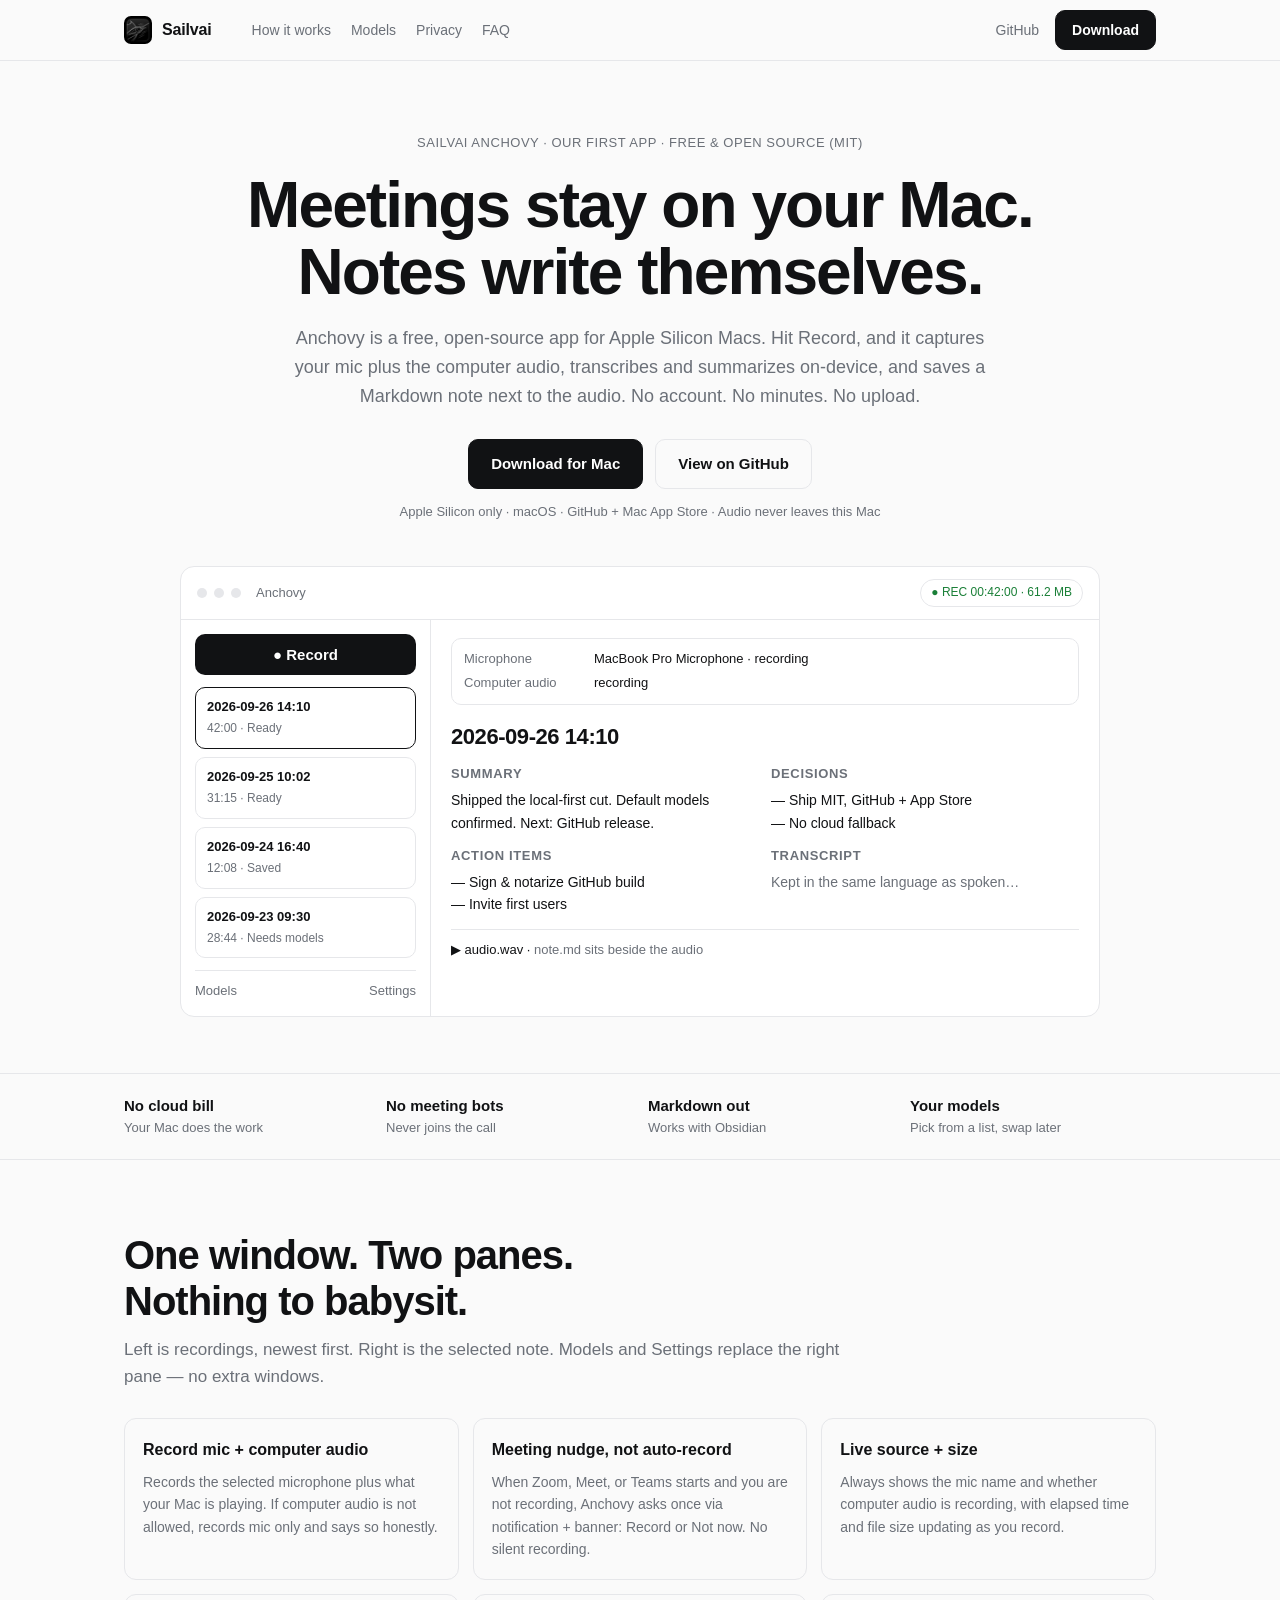
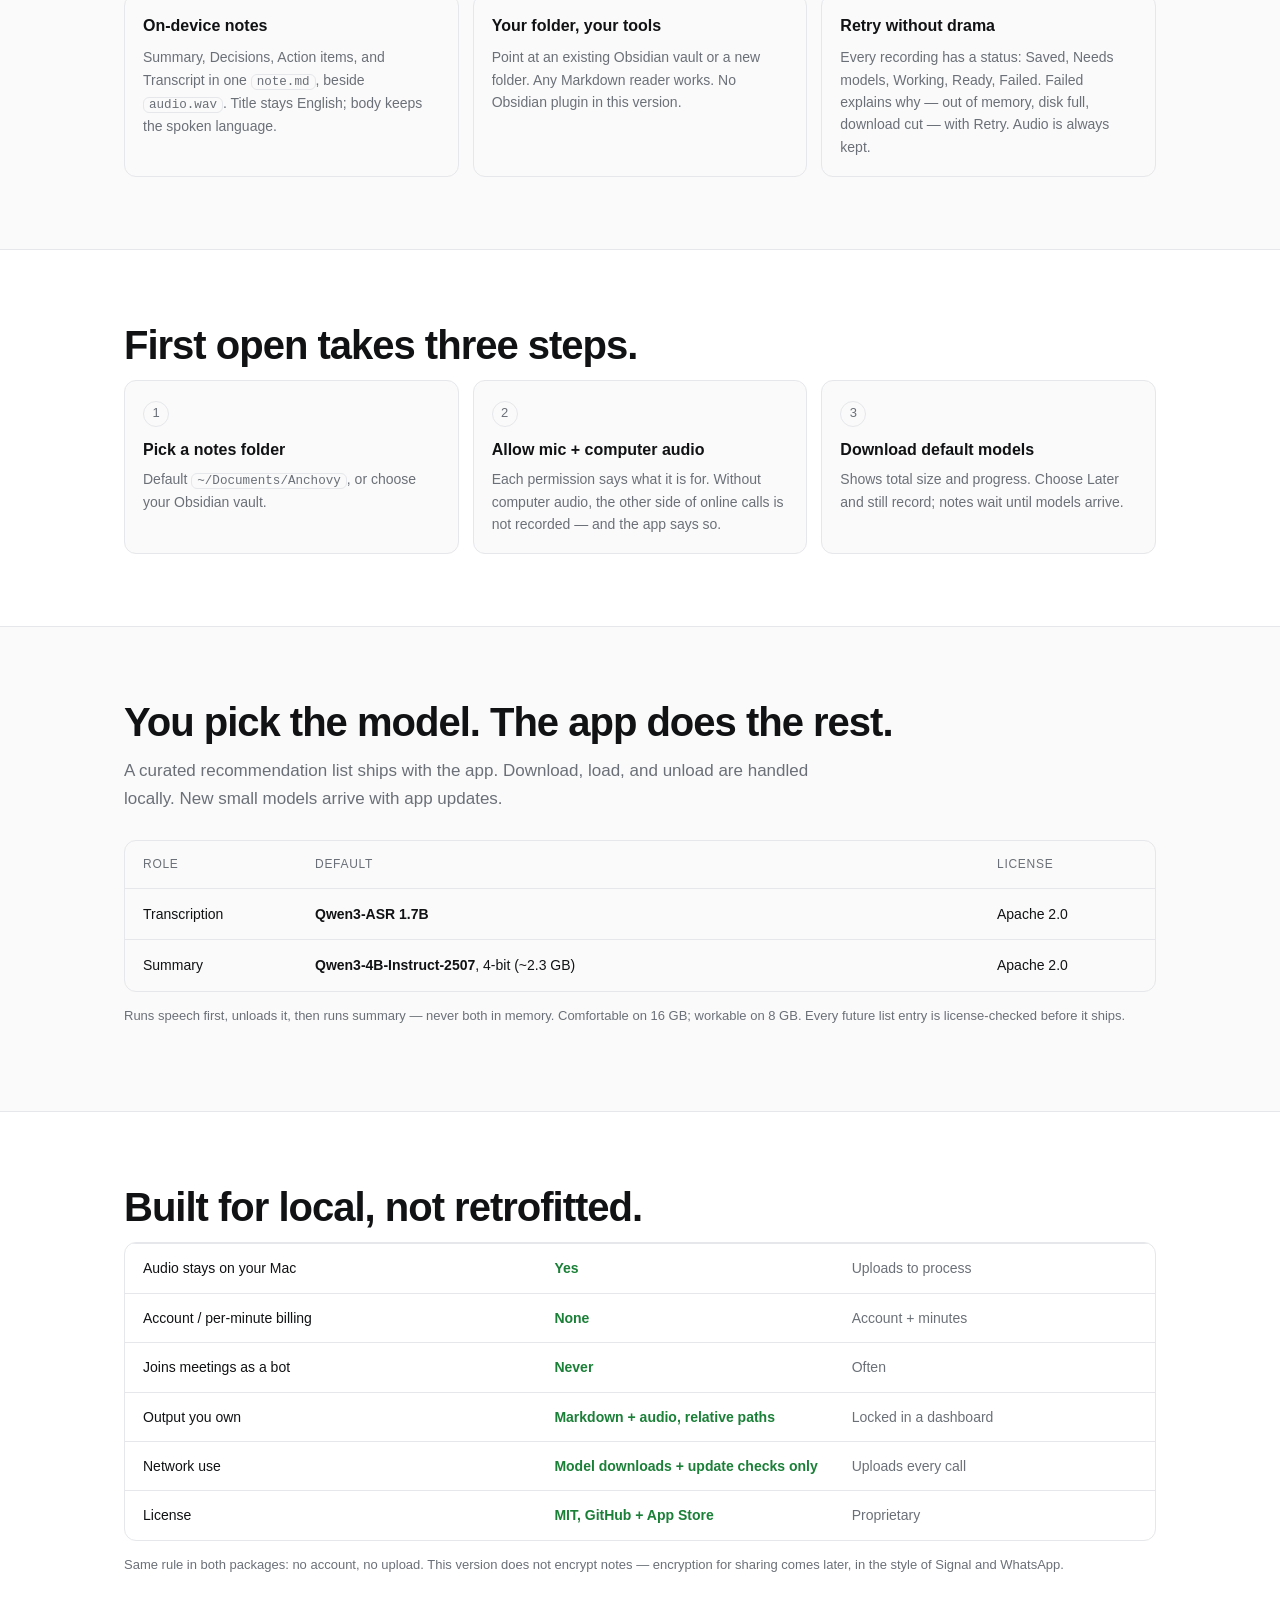
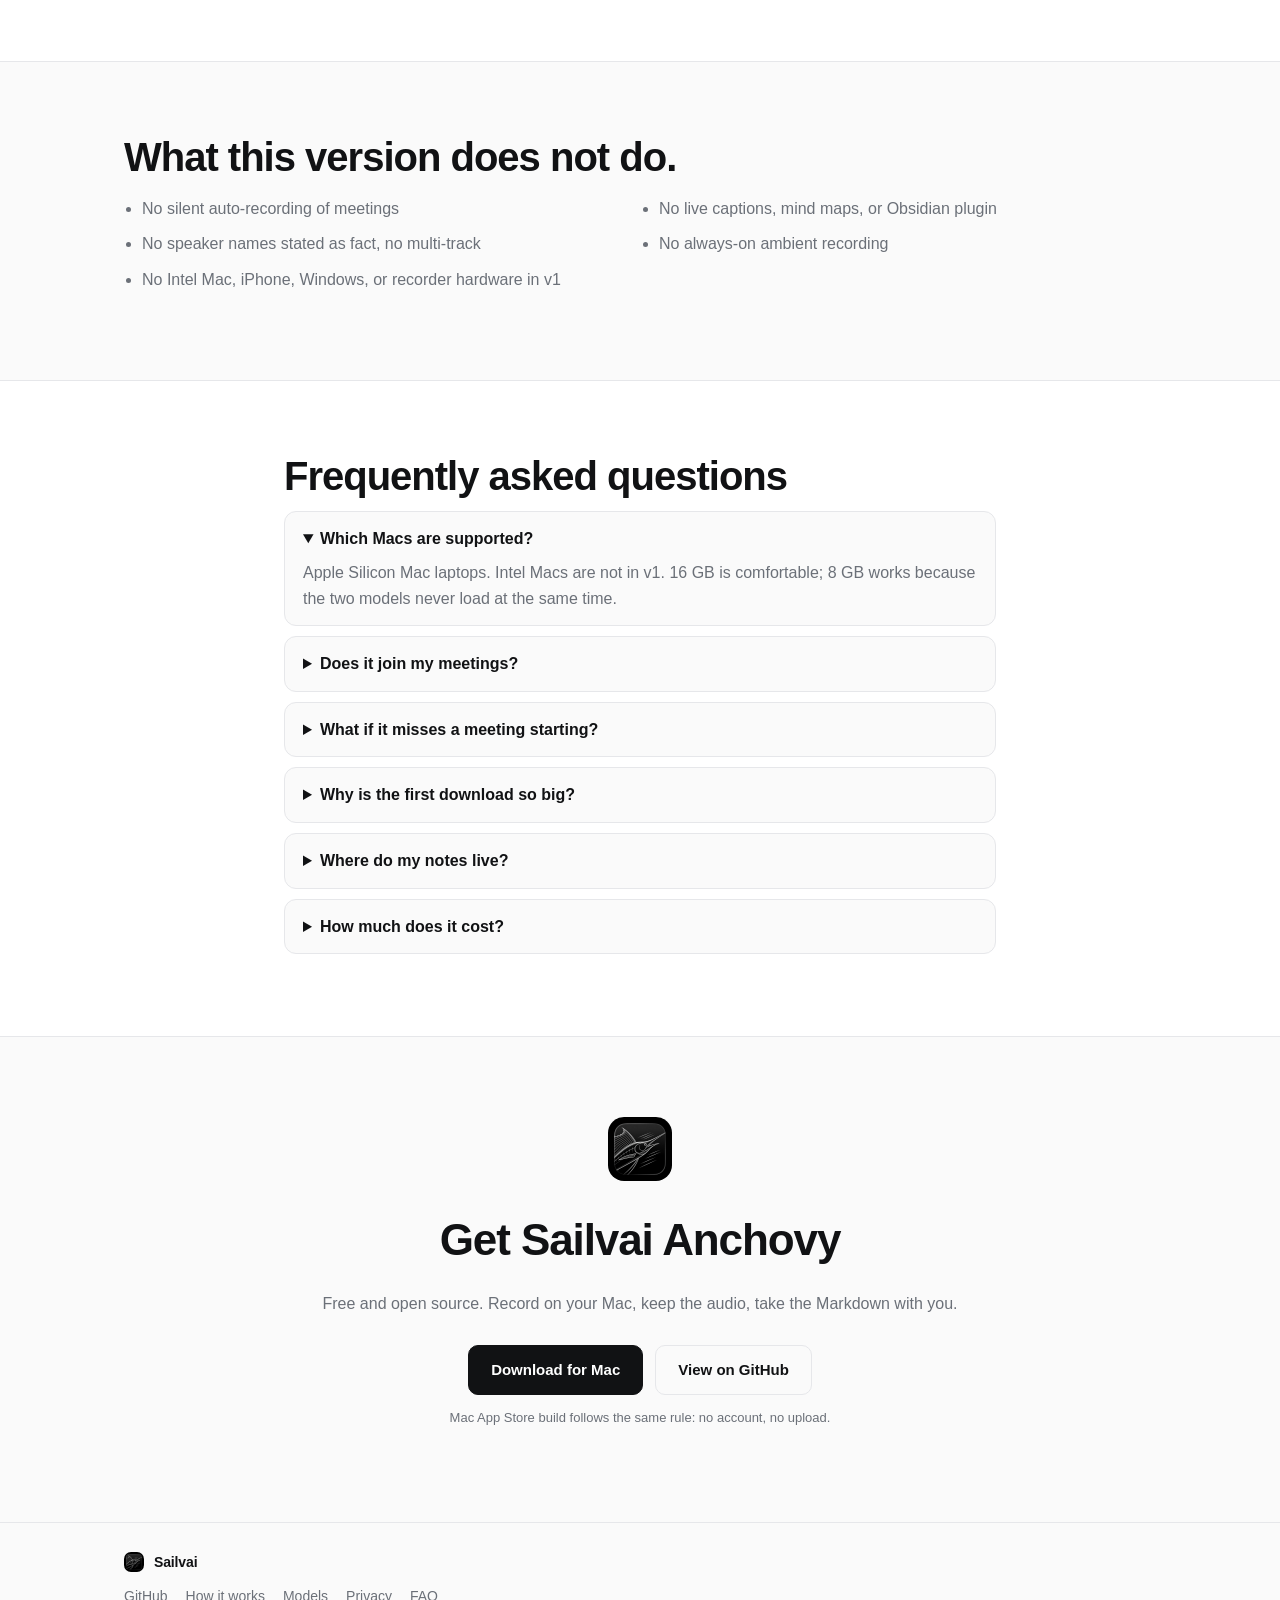
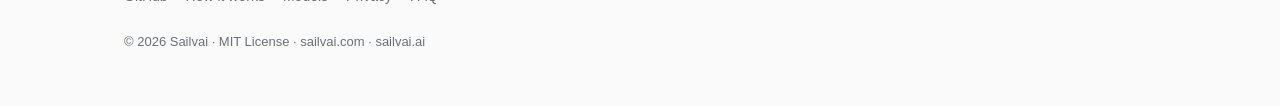
==== index.html @ 46f4608e "Publish the Sailvai homepage." ====
<!DOCTYPE html>
<html lang="en">
<head>
  <meta charset="UTF-8" />
  <meta name="viewport" content="width=device-width, initial-scale=1.0" />
  <title>Sailvai Anchovy — Meetings stay on your Mac. Notes write themselves.</title>
  <meta name="description" content="Sailvai Anchovy is a free, open-source Mac app for Apple Silicon from Sailvai (SAIL-vy). Record mic + computer audio, transcribe and summarize on-device, save Markdown notes for Obsidian. No account. No upload." />
  <link rel="icon" type="image/png" href="assets/sailvai-icon.png" />
  <link rel="stylesheet" href="style.css" />
</head>
<body>
  <header class="nav">
    <div class="wrap nav-inner">
      <a class="brand" href="#top" aria-label="Sailvai home">
        <img src="assets/sailvai-icon.png" alt="Sailvai sailfish icon" width="28" height="28" />
        <span>Sailvai</span>
      </a>
      <nav class="nav-links" aria-label="Primary">
        <a href="#how">How it works</a>
        <a href="#models">Models</a>
        <a href="#privacy">Privacy</a>
        <a href="#faq">FAQ</a>
      </nav>
      <div class="nav-cta">
        <a class="link-quiet" href="https://github.com/sailvai" target="_blank" rel="noopener">GitHub</a>
        <a class="btn btn-primary btn-sm" href="https://github.com/sailvai" target="_blank" rel="noopener">Download</a>
      </div>
    </div>
  </header>

  <main id="top">
    <!-- Hero, modeled on onorca.dev hero -->
    <section class="hero">
      <div class="wrap hero-inner">
        <p class="eyebrow">Sailvai Anchovy · Our first app · Free &amp; open source (MIT)</p>
        <h1>Meetings stay on your Mac.<br />Notes write themselves.</h1>
        <p class="lede">
          Anchovy is a free, open-source app for Apple Silicon Macs.
          Hit Record, and it captures your mic plus the computer audio,
          transcribes and summarizes on-device, and saves a Markdown note
          next to the audio. No account. No minutes. No upload.
        </p>
        <div class="hero-cta">
          <a class="btn btn-primary" href="https://github.com/sailvai" target="_blank" rel="noopener">Download for Mac</a>
          <a class="btn btn-secondary" href="https://github.com/sailvai" target="_blank" rel="noopener">View on GitHub</a>
        </div>
        <p class="micro">Apple Silicon only · macOS · GitHub + Mac App Store · Audio never leaves this Mac</p>

        <!-- Product visual: quiet sidebar + main area, per spec window design -->
        <div class="app-mock" role="img" aria-label="Anchovy app preview: recording list on the left, note on the right">
          <div class="app-bar">
            <span class="dot"></span><span class="dot"></span><span class="dot"></span>
            <span class="app-title">Anchovy</span>
            <span class="pill pill-live">● REC 00:42:00 · 61.2 MB</span>
          </div>
          <div class="app-body">
            <div class="app-side">
              <button class="btn btn-primary btn-block" type="button">● Record</button>
              <ul class="rec-list">
                <li class="rec active"><strong>2026-09-26 14:10</strong><span>42:00 · Ready</span></li>
                <li class="rec"><strong>2026-09-25 10:02</strong><span>31:15 · Ready</span></li>
                <li class="rec"><strong>2026-09-24 16:40</strong><span>12:08 · Saved</span></li>
                <li class="rec"><strong>2026-09-23 09:30</strong><span>28:44 · Needs models</span></li>
              </ul>
              <div class="side-foot"><span>Models</span><span>Settings</span></div>
            </div>
            <div class="app-main">
              <div class="source-lines">
                <div><span class="label">Microphone</span><span>MacBook Pro Microphone · recording</span></div>
                <div><span class="label">Computer audio</span><span>recording</span></div>
              </div>
              <h2>2026-09-26 14:10</h2>
              <div class="note-grid">
                <div><h3>Summary</h3><p>Shipped the local-first cut. Default models confirmed. Next: GitHub release.</p></div>
                <div><h3>Decisions</h3><p>— Ship MIT, GitHub + App Store<br />— No cloud fallback</p></div>
                <div><h3>Action items</h3><p>— Sign &amp; notarize GitHub build<br />— Invite first users</p></div>
                <div><h3>Transcript</h3><p class="muted">Kept in the same language as spoken…</p></div>
              </div>
              <p class="audio-line">▶ audio.wav · <span class="muted">note.md sits beside the audio</span></p>
            </div>
          </div>
        </div>
      </div>
    </section>

    <!-- Principles strip -->
    <section class="strip">
      <div class="wrap strip-inner">
        <div><strong>No cloud bill</strong><span>Your Mac does the work</span></div>
        <div><strong>No meeting bots</strong><span>Never joins the call</span></div>
        <div><strong>Markdown out</strong><span>Works with Obsidian</span></div>
        <div><strong>Your models</strong><span>Pick from a list, swap later</span></div>
      </div>
    </section>

    <!-- Features, modeled on Orca capability grid -->
    <section class="section" id="how">
      <div class="wrap">
        <h2>One window. Two panes.<br />Nothing to babysit.</h2>
        <p class="section-lede">Left is recordings, newest first. Right is the selected note. Models and Settings replace the right pane — no extra windows.</p>
        <div class="grid">
          <div class="card"><h3>Record mic + computer audio</h3><p>Records the selected microphone plus what your Mac is playing. If computer audio is not allowed, records mic only and says so honestly.</p></div>
          <div class="card"><h3>Meeting nudge, not auto-record</h3><p>When Zoom, Meet, or Teams starts and you are not recording, Anchovy asks once via notification + banner: Record or Not now. No silent recording.</p></div>
          <div class="card"><h3>Live source + size</h3><p>Always shows the mic name and whether computer audio is recording, with elapsed time and file size updating as you record.</p></div>
          <div class="card"><h3>On-device notes</h3><p>Summary, Decisions, Action items, and Transcript in one <code>note.md</code>, beside <code>audio.wav</code>. Title stays English; body keeps the spoken language.</p></div>
          <div class="card"><h3>Your folder, your tools</h3><p>Point at an existing Obsidian vault or a new folder. Any Markdown reader works. No Obsidian plugin in this version.</p></div>
          <div class="card"><h3>Retry without drama</h3><p>Every recording has a status: Saved, Needs models, Working, Ready, Failed. Failed explains why — out of memory, disk full, download cut — with Retry. Audio is always kept.</p></div>
        </div>
      </div>
    </section>

    <!-- First run -->
    <section class="section section-alt">
      <div class="wrap">
        <h2>First open takes three steps.</h2>
        <div class="steps">
          <div class="step"><span class="n">1</span><h3>Pick a notes folder</h3><p>Default <code>~/Documents/Anchovy</code>, or choose your Obsidian vault.</p></div>
          <div class="step"><span class="n">2</span><h3>Allow mic + computer audio</h3><p>Each permission says what it is for. Without computer audio, the other side of online calls is not recorded — and the app says so.</p></div>
          <div class="step"><span class="n">3</span><h3>Download default models</h3><p>Shows total size and progress. Choose Later and still record; notes wait until models arrive.</p></div>
        </div>
      </div>
    </section>

    <!-- Models -->
    <section class="section" id="models">
      <div class="wrap">
        <h2>You pick the model. The app does the rest.</h2>
        <p class="section-lede">A curated recommendation list ships with the app. Download, load, and unload are handled locally. New small models arrive with app updates.</p>
        <div class="model-table">
          <div class="model-row model-head"><span>Role</span><span>Default</span><span>License</span></div>
          <div class="model-row"><span>Transcription</span><span><strong>Qwen3-ASR 1.7B</strong></span><span>Apache 2.0</span></div>
          <div class="model-row"><span>Summary</span><span><strong>Qwen3-4B-Instruct-2507</strong>, 4-bit (~2.3 GB)</span><span>Apache 2.0</span></div>
        </div>
        <p class="fine">Runs speech first, unloads it, then runs summary — never both in memory. Comfortable on 16 GB; workable on 8 GB. Every future list entry is license-checked before it ships.</p>
      </div>
    </section>

    <!-- Privacy comparison, modeled on Orca comparison table -->
    <section class="section section-alt" id="privacy">
      <div class="wrap">
        <h2>Built for local, not retrofitted.</h2>
        <div class="compare">
          <div class="compare-col"></div>
          <div class="compare-col compare-you"><strong>Anchovy</strong></div>
          <div class="compare-col"><strong>Cloud note-takers</strong></div>
          <div class="compare-row"><span>Audio stays on your Mac</span><span class="yes">Yes</span><span class="no">Uploads to process</span></div>
          <div class="compare-row"><span>Account / per-minute billing</span><span class="yes">None</span><span class="no">Account + minutes</span></div>
          <div class="compare-row"><span>Joins meetings as a bot</span><span class="yes">Never</span><span class="no">Often</span></div>
          <div class="compare-row"><span>Output you own</span><span class="yes">Markdown + audio, relative paths</span><span class="no">Locked in a dashboard</span></div>
          <div class="compare-row"><span>Network use</span><span class="yes">Model downloads + update checks only</span><span class="no">Uploads every call</span></div>
          <div class="compare-row"><span>License</span><span class="yes">MIT, GitHub + App Store</span><span class="no">Proprietary</span></div>
        </div>
        <p class="fine">Same rule in both packages: no account, no upload. This version does not encrypt notes — encryption for sharing comes later, in the style of Signal and WhatsApp.</p>
      </div>
    </section>

    <!-- Not doing -->
    <section class="section">
      <div class="wrap">
        <h2>What this version does not do.</h2>
        <ul class="notlist">
          <li>No silent auto-recording of meetings</li>
          <li>No live captions, mind maps, or Obsidian plugin</li>
          <li>No speaker names stated as fact, no multi-track</li>
          <li>No always-on ambient recording</li>
          <li>No Intel Mac, iPhone, Windows, or recorder hardware in v1</li>
        </ul>
      </div>
    </section>

    <!-- FAQ, modeled on Orca FAQ -->
    <section class="section section-alt" id="faq">
      <div class="wrap narrow">
        <h2>Frequently asked questions</h2>
        <details open><summary>Which Macs are supported?</summary><p>Apple Silicon Mac laptops. Intel Macs are not in v1. 16 GB is comfortable; 8 GB works because the two models never load at the same time.</p></details>
        <details><summary>Does it join my meetings?</summary><p>No. It records the mic and computer audio on your Mac. It never joins Zoom, Meet, or Teams and never adds a bot.</p></details>
        <details><summary>What if it misses a meeting starting?</summary><p>Browser tabs or renamed windows can fool meeting detection. Manual Record always works and records the same way.</p></details>
        <details><summary>Why is the first download so big?</summary><p>Local models are gigabytes. The app shows total size and progress, verifies files, and lets you defer the download — recording still saves audio.</p></details>
        <details><summary>Where do my notes live?</summary><p>In the folder you choose, one subfolder per recording: <code>note.md</code> + <code>audio.wav</code> (or <code>audio.m4a</code> on Small quality). Regenerate asks before overwriting edits you made in Obsidian.</p></details>
        <details><summary>How much does it cost?</summary><p>Free. MIT licensed. Like <a href="https://github.com/stablyai/orca" target="_blank" rel="noopener">Orca</a>, the first app that solves the pain is open and free — no transcription fees, no subscription for this app.</p></details>
      </div>
    </section>

    <!-- Final CTA -->
    <section class="cta">
      <div class="wrap cta-inner">
        <img src="assets/sailvai-icon.png" alt="Sailvai sailfish icon" width="64" height="64" />
        <h2>Get Sailvai Anchovy</h2>
        <p>Free and open source. Record on your Mac, keep the audio, take the Markdown with you.</p>
        <div class="hero-cta">
          <a class="btn btn-primary" href="https://github.com/sailvai" target="_blank" rel="noopener">Download for Mac</a>
          <a class="btn btn-secondary" href="https://github.com/sailvai" target="_blank" rel="noopener">View on GitHub</a>
        </div>
        <p class="micro">Mac App Store build follows the same rule: no account, no upload.</p>
      </div>
    </section>
  </main>

  <footer class="footer">
    <div class="wrap footer-inner">
      <div class="brand"><img src="assets/sailvai-icon.png" alt="Sailvai sailfish icon" width="20" height="20" /><span>Sailvai</span></div>
      <div class="footer-links">
        <a href="https://github.com/sailvai" target="_blank" rel="noopener">GitHub</a>
        <a href="#how">How it works</a>
        <a href="#models">Models</a>
        <a href="#privacy">Privacy</a>
        <a href="#faq">FAQ</a>
      </div>
      <p class="micro">© 2026 Sailvai · MIT License · sailvai.com · sailvai.ai</p>
    </div>
  </footer>
</body>
</html>
---- style.css ----
/* Sailvai static site — quiet / gray, Orca STYLEGUIDE-inspired. No heavy shadows, thin lines, one primary action per flow. */
:root {
  --bg: #fafafa;
  --panel: #ffffff;
  --ink: #111214;
  --muted: #6b7078;
  --line: #e6e7ea;
  --accent: #111214;
  --accent-ink: #ffffff;
  --status-green: #1a7f37;
  --radius: 14px;
  --wrap: 1080px;
  --font: "Geist", "Geist Sans", Inter, -apple-system, BlinkMacSystemFont, "SF Pro Text", "Segoe UI", sans-serif;
}
@media (prefers-color-scheme: dark) {
  :root {
    --bg: #0b0b0d;
    --panel: #141416;
    --ink: #f2f2f3;
    --muted: #a1a6ad;
    --line: #26262a;
    --accent: #f2f2f3;
    --accent-ink: #0b0b0d;
  }
}
* { box-sizing: border-box; }
html { scroll-behavior: smooth; }
body {
  margin: 0;
  font-family: var(--font);
  background: var(--bg);
  color: var(--ink);
  line-height: 1.6;
  -webkit-font-smoothing: antialiased;
}
.wrap { max-width: var(--wrap); margin: 0 auto; padding: 0 24px; }
.narrow { max-width: 760px; }
a { color: inherit; }
code { font-family: ui-monospace, SFMono-Regular, Menlo, monospace; font-size: 0.9em; background: transparent; border: 1px solid var(--line); border-radius: 6px; padding: 0 5px; }

/* Nav */
.nav { position: sticky; top: 0; z-index: 10; background: color-mix(in srgb, var(--bg) 88%, transparent); backdrop-filter: blur(10px); border-bottom: 1px solid var(--line); }
.nav-inner { display: flex; align-items: center; gap: 28px; height: 60px; }
.brand { display: flex; align-items: center; gap: 10px; font-weight: 650; letter-spacing: -0.01em; text-decoration: none; }
.brand img { border-radius: 7px; display: block; }
.nav-links { display: flex; gap: 20px; margin-left: 12px; }
.nav-links a { text-decoration: none; color: var(--muted); font-size: 14px; }
.nav-links a:hover { color: var(--ink); }
.nav-cta { margin-left: auto; display: flex; align-items: center; gap: 16px; }
.link-quiet { color: var(--muted); text-decoration: none; font-size: 14px; }
.link-quiet:hover { color: var(--ink); }

/* Buttons — one primary per flow */
.btn { display: inline-block; text-decoration: none; font-weight: 600; font-size: 15px; border-radius: 10px; padding: 12px 22px; border: 1px solid var(--line); }
.btn-primary { background: var(--accent); color: var(--accent-ink); border-color: var(--accent); }
.btn-secondary { background: transparent; color: var(--ink); }
.btn-sm { padding: 8px 16px; font-size: 14px; }
.btn-block { display: block; width: 100%; text-align: center; border: 0; cursor: pointer; }

/* Hero */
.hero { padding: 72px 0 8px; text-align: center; }
.eyebrow { color: var(--muted); font-size: 13px; letter-spacing: 0.04em; text-transform: uppercase; margin: 0 0 18px; }
.hero h1 { font-size: clamp(38px, 6vw, 64px); line-height: 1.05; letter-spacing: -0.03em; margin: 0 0 18px; }
.lede { max-width: 720px; margin: 0 auto; color: var(--muted); font-size: 18px; }
.hero-cta { display: flex; gap: 12px; justify-content: center; margin: 28px 0 12px; flex-wrap: wrap; }
.micro { color: var(--muted); font-size: 13px; }

/* App mock */
.app-mock { margin: 44px auto 0; text-align: left; background: var(--panel); border: 1px solid var(--line); border-radius: var(--radius); overflow: hidden; max-width: 920px; }
.app-bar { display: flex; align-items: center; gap: 7px; padding: 12px 16px; border-bottom: 1px solid var(--line); }
.dot { width: 10px; height: 10px; border-radius: 50%; background: var(--line); display: inline-block; }
.app-title { margin-left: 8px; font-size: 13px; color: var(--muted); }
.pill { margin-left: auto; font-size: 12px; border: 1px solid var(--line); border-radius: 999px; padding: 3px 10px; color: var(--muted); }
.pill-live { color: var(--status-green); border-color: var(--line); }
.app-body { display: grid; grid-template-columns: 250px 1fr; min-height: 340px; }
.app-side { border-right: 1px solid var(--line); padding: 14px; display: flex; flex-direction: column; gap: 12px; }
.rec-list { list-style: none; margin: 0; padding: 0; display: flex; flex-direction: column; gap: 8px; }
.rec { border: 1px solid var(--line); border-radius: 10px; padding: 9px 11px; font-size: 13px; display: flex; flex-direction: column; gap: 2px; }
.rec span { color: var(--muted); font-size: 12px; }
.rec.active { border-color: var(--ink); }
.side-foot { margin-top: auto; display: flex; justify-content: space-between; color: var(--muted); font-size: 13px; border-top: 1px solid var(--line); padding-top: 10px; }
.app-main { padding: 18px 20px; }
.source-lines { display: flex; flex-direction: column; gap: 4px; font-size: 13px; border: 1px solid var(--line); border-radius: 10px; padding: 10px 12px; margin-bottom: 14px; }
.source-lines .label { display: inline-block; min-width: 130px; color: var(--muted); }
.app-main h2 { margin: 0 0 10px; font-size: 22px; letter-spacing: -0.02em; }
.note-grid { display: grid; grid-template-columns: 1fr 1fr; gap: 12px; }
.note-grid h3 { margin: 0 0 4px; font-size: 13px; text-transform: uppercase; letter-spacing: 0.05em; color: var(--muted); }
.note-grid p { margin: 0; font-size: 14px; }
.audio-line { margin-top: 14px; font-size: 13px; border-top: 1px solid var(--line); padding-top: 10px; }
.muted { color: var(--muted); }

/* Strip */
.strip { border-top: 1px solid var(--line); border-bottom: 1px solid var(--line); margin-top: 48px; }
.strip-inner { display: grid; grid-template-columns: repeat(4, 1fr); gap: 16px; padding: 20px 24px; }
.strip-inner div { display: flex; flex-direction: column; }
.strip-inner strong { font-size: 15px; }
.strip-inner span { color: var(--muted); font-size: 13px; }

/* Sections */
.section { padding: 72px 0; }
.section-alt { background: var(--panel); border-top: 1px solid var(--line); border-bottom: 1px solid var(--line); }
.section h2 { font-size: clamp(28px, 4vw, 40px); letter-spacing: -0.025em; line-height: 1.15; margin: 0 0 12px; }
.section-lede { color: var(--muted); max-width: 720px; margin: 0 0 28px; font-size: 17px; }
.grid { display: grid; grid-template-columns: repeat(3, 1fr); gap: 14px; }
.card { border: 1px solid var(--line); border-radius: 12px; padding: 18px; background: var(--bg); }
.section-alt .card { background: var(--bg); }
.card h3 { margin: 0 0 8px; font-size: 16px; }
.card p { margin: 0; color: var(--muted); font-size: 14px; }

/* Steps */
.steps { display: grid; grid-template-columns: repeat(3, 1fr); gap: 14px; }
.step { border: 1px solid var(--line); border-radius: 12px; padding: 18px; background: var(--bg); }
.step .n { display: inline-flex; width: 26px; height: 26px; border-radius: 50%; border: 1px solid var(--line); align-items: center; justify-content: center; font-size: 13px; color: var(--muted); margin-bottom: 10px; }
.step h3 { margin: 0 0 6px; font-size: 16px; }
.step p { margin: 0; color: var(--muted); font-size: 14px; }

/* Models */
.model-table { border: 1px solid var(--line); border-radius: 12px; overflow: hidden; }
.model-row { display: grid; grid-template-columns: 160px 1fr 140px; gap: 12px; padding: 14px 18px; font-size: 14px; border-top: 1px solid var(--line); }
.model-row:first-child { border-top: 0; }
.model-head { color: var(--muted); font-size: 12px; text-transform: uppercase; letter-spacing: 0.06em; }
.fine { color: var(--muted); font-size: 13px; margin-top: 14px; }

/* Compare */
.compare { border: 1px solid var(--line); border-radius: 12px; overflow: hidden; }
.compare-col { display: none; }
.compare-row { display: grid; grid-template-columns: 1.4fr 1fr 1fr; gap: 12px; padding: 13px 18px; font-size: 14px; border-top: 1px solid var(--line); }
.compare-row:first-of-type { border-top: 0; }
.yes { color: var(--status-green); font-weight: 600; }
.no { color: var(--muted); }

/* Not list */
.notlist { display: grid; grid-template-columns: 1fr 1fr; gap: 10px 20px; color: var(--muted); padding-left: 18px; }

/* FAQ */
details { border: 1px solid var(--line); border-radius: 12px; padding: 14px 18px; margin-bottom: 10px; background: var(--bg); }
summary { cursor: pointer; font-weight: 600; }
details p { color: var(--muted); margin: 8px 0 0; }
details a { color: inherit; }

/* CTA + footer */
.cta { padding: 80px 0; text-align: center; }
.cta-inner img { border-radius: 16px; }
.cta h2 { font-size: clamp(30px, 4vw, 44px); letter-spacing: -0.025em; margin: 16px 0 8px; }
.cta p { color: var(--muted); }
.footer { border-top: 1px solid var(--line); padding: 28px 0 40px; }
.footer-inner { display: flex; flex-direction: column; gap: 12px; }
.footer .brand { font-size: 14px; }
.footer-links { display: flex; gap: 18px; flex-wrap: wrap; }
.footer-links a { color: var(--muted); text-decoration: none; font-size: 14px; }
.footer-links a:hover { color: var(--ink); }

@media (max-width: 800px) {
  .nav-links { display: none; }
  .app-body { grid-template-columns: 1fr; }
  .app-side { border-right: 0; border-bottom: 1px solid var(--line); }
  .grid, .steps, .strip-inner, .notlist { grid-template-columns: 1fr; }
  .model-row, .compare-row { grid-template-columns: 1fr; gap: 4px; }
}
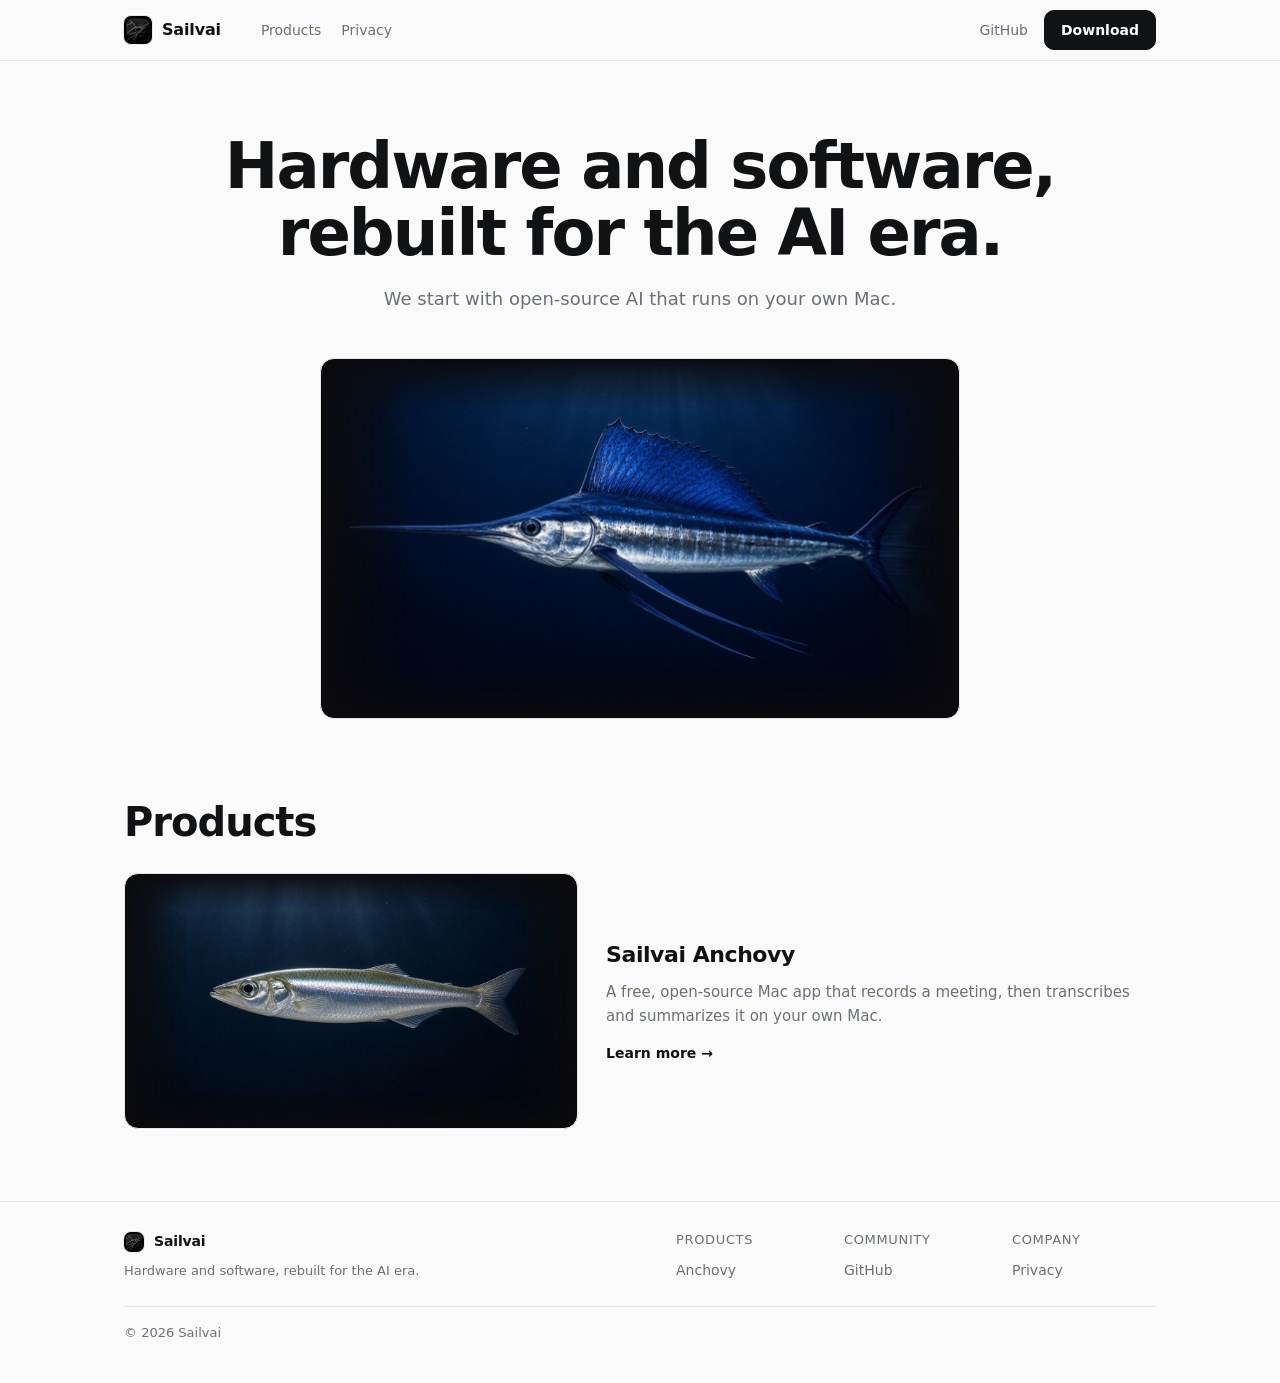
==== commit 3afc836e: "Tighten phone layout, heading gaps, and the FAQ column - Hide the home h1 line break on phones and b" ====
--- a/index.html
+++ b/index.html
@@ -3,210 +3,77 @@
 <head>
   <meta charset="UTF-8" />
   <meta name="viewport" content="width=device-width, initial-scale=1.0" />
-  <title>Sailvai Anchovy — Meetings stay on your Mac. Notes write themselves.</title>
-  <meta name="description" content="Sailvai Anchovy is a free, open-source Mac app for Apple Silicon from Sailvai (SAIL-vy). Record mic + computer audio, transcribe and summarize on-device, save Markdown notes for Obsidian. No account. No upload." />
-  <link rel="icon" type="image/png" href="assets/sailvai-icon.png" />
-  <link rel="stylesheet" href="style.css" />
+  <title>Sailvai — Hardware and software, rebuilt for the AI era.</title>
+  <meta name="description" content="Sailvai (SAIL-vy) rebuilds hardware and software for the AI era, starting with open-source AI that runs on your own Mac." />
+  <link rel="icon" type="image/png" href="/assets/favicon-64.png" />
+  <link rel="apple-touch-icon" href="/assets/apple-touch-icon.png" />
+  <link rel="stylesheet" href="/style.css" />
 </head>
 <body>
   <header class="nav">
     <div class="wrap nav-inner">
-      <a class="brand" href="#top" aria-label="Sailvai home">
-        <img src="assets/sailvai-icon.png" alt="Sailvai sailfish icon" width="28" height="28" />
+      <a class="brand" href="/" aria-label="Sailvai home">
+        <img src="/assets/sailvai-mark-64.png" alt="" width="28" height="28" />
         <span>Sailvai</span>
       </a>
       <nav class="nav-links" aria-label="Primary">
-        <a href="#how">How it works</a>
-        <a href="#models">Models</a>
-        <a href="#privacy">Privacy</a>
-        <a href="#faq">FAQ</a>
+        <a href="/#products">Products</a>
+        <a href="/privacy/">Privacy</a>
       </nav>
       <div class="nav-cta">
         <a class="link-quiet" href="https://github.com/sailvai" target="_blank" rel="noopener">GitHub</a>
-        <a class="btn btn-primary btn-sm" href="https://github.com/sailvai" target="_blank" rel="noopener">Download</a>
+        <a class="btn btn-primary btn-sm" href="/anchovy/#download">Download</a>
       </div>
     </div>
   </header>
 
-  <main id="top">
-    <!-- Hero, modeled on onorca.dev hero -->
+  <main>
+    <!-- Company intro -->
     <section class="hero">
       <div class="wrap hero-inner">
-        <p class="eyebrow">Sailvai Anchovy · Our first app · Free &amp; open source (MIT)</p>
-        <h1>Meetings stay on your Mac.<br />Notes write themselves.</h1>
-        <p class="lede">
-          Anchovy is a free, open-source app for Apple Silicon Macs.
-          Hit Record, and it captures your mic plus the computer audio,
-          transcribes and summarizes on-device, and saves a Markdown note
-          next to the audio. No account. No minutes. No upload.
-        </p>
-        <div class="hero-cta">
-          <a class="btn btn-primary" href="https://github.com/sailvai" target="_blank" rel="noopener">Download for Mac</a>
-          <a class="btn btn-secondary" href="https://github.com/sailvai" target="_blank" rel="noopener">View on GitHub</a>
-        </div>
-        <p class="micro">Apple Silicon only · macOS · GitHub + Mac App Store · Audio never leaves this Mac</p>
-
-        <!-- Product visual: quiet sidebar + main area, per spec window design -->
-        <div class="app-mock" role="img" aria-label="Anchovy app preview: recording list on the left, note on the right">
-          <div class="app-bar">
-            <span class="dot"></span><span class="dot"></span><span class="dot"></span>
-            <span class="app-title">Anchovy</span>
-            <span class="pill pill-live">● REC 00:42:00 · 61.2 MB</span>
-          </div>
-          <div class="app-body">
-            <div class="app-side">
-              <button class="btn btn-primary btn-block" type="button">● Record</button>
-              <ul class="rec-list">
-                <li class="rec active"><strong>2026-09-26 14:10</strong><span>42:00 · Ready</span></li>
-                <li class="rec"><strong>2026-09-25 10:02</strong><span>31:15 · Ready</span></li>
-                <li class="rec"><strong>2026-09-24 16:40</strong><span>12:08 · Saved</span></li>
-                <li class="rec"><strong>2026-09-23 09:30</strong><span>28:44 · Needs models</span></li>
-              </ul>
-              <div class="side-foot"><span>Models</span><span>Settings</span></div>
-            </div>
-            <div class="app-main">
-              <div class="source-lines">
-                <div><span class="label">Microphone</span><span>MacBook Pro Microphone · recording</span></div>
-                <div><span class="label">Computer audio</span><span>recording</span></div>
-              </div>
-              <h2>2026-09-26 14:10</h2>
-              <div class="note-grid">
-                <div><h3>Summary</h3><p>Shipped the local-first cut. Default models confirmed. Next: GitHub release.</p></div>
-                <div><h3>Decisions</h3><p>— Ship MIT, GitHub + App Store<br />— No cloud fallback</p></div>
-                <div><h3>Action items</h3><p>— Sign &amp; notarize GitHub build<br />— Invite first users</p></div>
-                <div><h3>Transcript</h3><p class="muted">Kept in the same language as spoken…</p></div>
-              </div>
-              <p class="audio-line">▶ audio.wav · <span class="muted">note.md sits beside the audio</span></p>
-            </div>
-          </div>
+        <h1>Hardware and software, <br class="br-wide" />rebuilt for the AI era.</h1>
+        <p class="lede">We start with open-source AI that runs on your own Mac.</p>
+        <div class="art-frame">
+          <img src="/assets/sailfish.jpg" alt="A sailfish with its sail raised, swimming through dark water" width="1280" height="720" />
         </div>
       </div>
     </section>
 
-    <!-- Principles strip -->
-    <section class="strip">
-      <div class="wrap strip-inner">
-        <div><strong>No cloud bill</strong><span>Your Mac does the work</span></div>
-        <div><strong>No meeting bots</strong><span>Never joins the call</span></div>
-        <div><strong>Markdown out</strong><span>Works with Obsidian</span></div>
-        <div><strong>Your models</strong><span>Pick from a list, swap later</span></div>
-      </div>
-    </section>
-
-    <!-- Features, modeled on Orca capability grid -->
-    <section class="section" id="how">
+    <!-- Products -->
+    <section class="section" id="products">
       <div class="wrap">
-        <h2>One window. Two panes.<br />Nothing to babysit.</h2>
-        <p class="section-lede">Left is recordings, newest first. Right is the selected note. Models and Settings replace the right pane — no extra windows.</p>
-        <div class="grid">
-          <div class="card"><h3>Record mic + computer audio</h3><p>Records the selected microphone plus what your Mac is playing. If computer audio is not allowed, records mic only and says so honestly.</p></div>
-          <div class="card"><h3>Meeting nudge, not auto-record</h3><p>When Zoom, Meet, or Teams starts and you are not recording, Anchovy asks once via notification + banner: Record or Not now. No silent recording.</p></div>
-          <div class="card"><h3>Live source + size</h3><p>Always shows the mic name and whether computer audio is recording, with elapsed time and file size updating as you record.</p></div>
-          <div class="card"><h3>On-device notes</h3><p>Summary, Decisions, Action items, and Transcript in one <code>note.md</code>, beside <code>audio.wav</code>. Title stays English; body keeps the spoken language.</p></div>
-          <div class="card"><h3>Your folder, your tools</h3><p>Point at an existing Obsidian vault or a new folder. Any Markdown reader works. No Obsidian plugin in this version.</p></div>
-          <div class="card"><h3>Retry without drama</h3><p>Every recording has a status: Saved, Needs models, Working, Ready, Failed. Failed explains why — out of memory, disk full, download cut — with Retry. Audio is always kept.</p></div>
-        </div>
-      </div>
-    </section>
-
-    <!-- First run -->
-    <section class="section section-alt">
-      <div class="wrap">
-        <h2>First open takes three steps.</h2>
-        <div class="steps">
-          <div class="step"><span class="n">1</span><h3>Pick a notes folder</h3><p>Default <code>~/Documents/Anchovy</code>, or choose your Obsidian vault.</p></div>
-          <div class="step"><span class="n">2</span><h3>Allow mic + computer audio</h3><p>Each permission says what it is for. Without computer audio, the other side of online calls is not recorded — and the app says so.</p></div>
-          <div class="step"><span class="n">3</span><h3>Download default models</h3><p>Shows total size and progress. Choose Later and still record; notes wait until models arrive.</p></div>
-        </div>
-      </div>
-    </section>
-
-    <!-- Models -->
-    <section class="section" id="models">
-      <div class="wrap">
-        <h2>You pick the model. The app does the rest.</h2>
-        <p class="section-lede">A curated recommendation list ships with the app. Download, load, and unload are handled locally. New small models arrive with app updates.</p>
-        <div class="model-table">
-          <div class="model-row model-head"><span>Role</span><span>Default</span><span>License</span></div>
-          <div class="model-row"><span>Transcription</span><span><strong>Qwen3-ASR 1.7B</strong></span><span>Apache 2.0</span></div>
-          <div class="model-row"><span>Summary</span><span><strong>Qwen3-4B-Instruct-2507</strong>, 4-bit (~2.3 GB)</span><span>Apache 2.0</span></div>
-        </div>
-        <p class="fine">Runs speech first, unloads it, then runs summary — never both in memory. Comfortable on 16 GB; workable on 8 GB. Every future list entry is license-checked before it ships.</p>
-      </div>
-    </section>
-
-    <!-- Privacy comparison, modeled on Orca comparison table -->
-    <section class="section section-alt" id="privacy">
-      <div class="wrap">
-        <h2>Built for local, not retrofitted.</h2>
-        <div class="compare">
-          <div class="compare-col"></div>
-          <div class="compare-col compare-you"><strong>Anchovy</strong></div>
-          <div class="compare-col"><strong>Cloud note-takers</strong></div>
-          <div class="compare-row"><span>Audio stays on your Mac</span><span class="yes">Yes</span><span class="no">Uploads to process</span></div>
-          <div class="compare-row"><span>Account / per-minute billing</span><span class="yes">None</span><span class="no">Account + minutes</span></div>
-          <div class="compare-row"><span>Joins meetings as a bot</span><span class="yes">Never</span><span class="no">Often</span></div>
-          <div class="compare-row"><span>Output you own</span><span class="yes">Markdown + audio, relative paths</span><span class="no">Locked in a dashboard</span></div>
-          <div class="compare-row"><span>Network use</span><span class="yes">Model downloads + update checks only</span><span class="no">Uploads every call</span></div>
-          <div class="compare-row"><span>License</span><span class="yes">MIT, GitHub + App Store</span><span class="no">Proprietary</span></div>
-        </div>
-        <p class="fine">Same rule in both packages: no account, no upload. This version does not encrypt notes — encryption for sharing comes later, in the style of Signal and WhatsApp.</p>
-      </div>
-    </section>
-
-    <!-- Not doing -->
-    <section class="section">
-      <div class="wrap">
-        <h2>What this version does not do.</h2>
-        <ul class="notlist">
-          <li>No silent auto-recording of meetings</li>
-          <li>No live captions, mind maps, or Obsidian plugin</li>
-          <li>No speaker names stated as fact, no multi-track</li>
-          <li>No always-on ambient recording</li>
-          <li>No Intel Mac, iPhone, Windows, or recorder hardware in v1</li>
-        </ul>
-      </div>
-    </section>
-
-    <!-- FAQ, modeled on Orca FAQ -->
-    <section class="section section-alt" id="faq">
-      <div class="wrap narrow">
-        <h2>Frequently asked questions</h2>
-        <details open><summary>Which Macs are supported?</summary><p>Apple Silicon Mac laptops. Intel Macs are not in v1. 16 GB is comfortable; 8 GB works because the two models never load at the same time.</p></details>
-        <details><summary>Does it join my meetings?</summary><p>No. It records the mic and computer audio on your Mac. It never joins Zoom, Meet, or Teams and never adds a bot.</p></details>
-        <details><summary>What if it misses a meeting starting?</summary><p>Browser tabs or renamed windows can fool meeting detection. Manual Record always works and records the same way.</p></details>
-        <details><summary>Why is the first download so big?</summary><p>Local models are gigabytes. The app shows total size and progress, verifies files, and lets you defer the download — recording still saves audio.</p></details>
-        <details><summary>Where do my notes live?</summary><p>In the folder you choose, one subfolder per recording: <code>note.md</code> + <code>audio.wav</code> (or <code>audio.m4a</code> on Small quality). Regenerate asks before overwriting edits you made in Obsidian.</p></details>
-        <details><summary>How much does it cost?</summary><p>Free. MIT licensed. Like <a href="https://github.com/stablyai/orca" target="_blank" rel="noopener">Orca</a>, the first app that solves the pain is open and free — no transcription fees, no subscription for this app.</p></details>
-      </div>
-    </section>
-
-    <!-- Final CTA -->
-    <section class="cta">
-      <div class="wrap cta-inner">
-        <img src="assets/sailvai-icon.png" alt="Sailvai sailfish icon" width="64" height="64" />
-        <h2>Get Sailvai Anchovy</h2>
-        <p>Free and open source. Record on your Mac, keep the audio, take the Markdown with you.</p>
-        <div class="hero-cta">
-          <a class="btn btn-primary" href="https://github.com/sailvai" target="_blank" rel="noopener">Download for Mac</a>
-          <a class="btn btn-secondary" href="https://github.com/sailvai" target="_blank" rel="noopener">View on GitHub</a>
-        </div>
-        <p class="micro">Mac App Store build follows the same rule: no account, no upload.</p>
+        <h2>Products</h2>
+        <a class="product-card" href="/anchovy/">
+          <div class="art-frame">
+            <img src="/assets/anchovy.jpg" alt="An anchovy swimming through dark water" width="1280" height="720" />
+          </div>
+          <div>
+            <h3>Sailvai Anchovy</h3>
+            <p>A free, open-source Mac app that records a meeting, then transcribes and summarizes it on your own Mac.</p>
+            <span class="more">Learn more →</span>
+          </div>
+        </a>
       </div>
     </section>
   </main>
 
   <footer class="footer">
     <div class="wrap footer-inner">
-      <div class="brand"><img src="assets/sailvai-icon.png" alt="Sailvai sailfish icon" width="20" height="20" /><span>Sailvai</span></div>
-      <div class="footer-links">
-        <a href="https://github.com/sailvai" target="_blank" rel="noopener">GitHub</a>
-        <a href="#how">How it works</a>
-        <a href="#models">Models</a>
-        <a href="#privacy">Privacy</a>
-        <a href="#faq">FAQ</a>
+      <div class="footer-top">
+        <div class="footer-brand">
+          <a class="brand" href="/" aria-label="Sailvai home">
+            <img src="/assets/sailvai-mark-64.png" alt="" width="20" height="20" />
+            <span>Sailvai</span>
+          </a>
+          <p class="micro">Hardware and software, rebuilt for the AI era.</p>
+        </div>
+        <div class="footer-cols">
+          <div><h3>Products</h3><a href="/anchovy/">Anchovy</a></div>
+          <div><h3>Community</h3><a href="https://github.com/sailvai" target="_blank" rel="noopener">GitHub</a></div>
+          <div><h3>Company</h3><a href="/privacy/">Privacy</a></div>
+        </div>
       </div>
-      <p class="micro">© 2026 Sailvai · MIT License · sailvai.com · sailvai.ai</p>
+      <p class="micro footer-bottom">© 2026 Sailvai</p>
     </div>
   </footer>
 </body>
--- a/style.css
+++ b/style.css
@@ -10,7 +10,7 @@
   --status-green: #1a7f37;
   --radius: 14px;
   --wrap: 1080px;
-  --font: "Geist", "Geist Sans", Inter, -apple-system, BlinkMacSystemFont, "SF Pro Text", "Segoe UI", sans-serif;
+  --font: -apple-system, BlinkMacSystemFont, "SF Pro Text", "Segoe UI", system-ui, sans-serif;
 }
 @media (prefers-color-scheme: dark) {
   :root {
@@ -32,7 +32,11 @@
   color: var(--ink);
   line-height: 1.6;
   -webkit-font-smoothing: antialiased;
-}
+  display: flex;
+  flex-direction: column;
+  min-height: 100vh;
+}
+main { flex: 1; }
 .wrap { max-width: var(--wrap); margin: 0 auto; padding: 0 24px; }
 .narrow { max-width: 760px; }
 a { color: inherit; }
@@ -42,7 +46,7 @@
 .nav { position: sticky; top: 0; z-index: 10; background: color-mix(in srgb, var(--bg) 88%, transparent); backdrop-filter: blur(10px); border-bottom: 1px solid var(--line); }
 .nav-inner { display: flex; align-items: center; gap: 28px; height: 60px; }
 .brand { display: flex; align-items: center; gap: 10px; font-weight: 650; letter-spacing: -0.01em; text-decoration: none; }
-.brand img { border-radius: 7px; display: block; }
+.brand img { border-radius: 7px; display: block; box-shadow: 0 0 0 1px var(--line); }
 .nav-links { display: flex; gap: 20px; margin-left: 12px; }
 .nav-links a { text-decoration: none; color: var(--muted); font-size: 14px; }
 .nav-links a:hover { color: var(--ink); }
@@ -60,10 +64,16 @@
 /* Hero */
 .hero { padding: 72px 0 8px; text-align: center; }
 .eyebrow { color: var(--muted); font-size: 13px; letter-spacing: 0.04em; text-transform: uppercase; margin: 0 0 18px; }
-.hero h1 { font-size: clamp(38px, 6vw, 64px); line-height: 1.05; letter-spacing: -0.03em; margin: 0 0 18px; }
-.lede { max-width: 720px; margin: 0 auto; color: var(--muted); font-size: 18px; }
+.hero h1 { font-size: clamp(38px, 6vw, 64px); line-height: 1.05; letter-spacing: -0.03em; margin: 0 0 18px; text-wrap: balance; }
+.lede { max-width: 720px; margin: 0 auto; color: var(--muted); font-size: 18px; text-wrap: balance; }
 .hero-cta { display: flex; gap: 12px; justify-content: center; margin: 28px 0 12px; flex-wrap: wrap; }
 .micro { color: var(--muted); font-size: 13px; }
+/* Product page hero — smaller art and tighter gaps, so the app mock starts above the fold */
+.hero-product .hero-cta { margin: 24px 0 10px; }
+.hero-product .micro { margin: 0; }
+.hero-product .art-frame { max-width: 480px; margin-top: 20px; }
+.hero-product .art-frame img { aspect-ratio: 5 / 2; object-fit: cover; }
+.hero-product .app-mock { margin-top: 20px; }
 
 /* App mock */
 .app-mock { margin: 44px auto 0; text-align: left; background: var(--panel); border: 1px solid var(--line); border-radius: var(--radius); overflow: hidden; max-width: 920px; }
@@ -83,11 +93,32 @@
 .source-lines { display: flex; flex-direction: column; gap: 4px; font-size: 13px; border: 1px solid var(--line); border-radius: 10px; padding: 10px 12px; margin-bottom: 14px; }
 .source-lines .label { display: inline-block; min-width: 130px; color: var(--muted); }
 .app-main h2 { margin: 0 0 10px; font-size: 22px; letter-spacing: -0.02em; }
-.note-grid { display: grid; grid-template-columns: 1fr 1fr; gap: 12px; }
+.note-grid { display: grid; grid-template-columns: 1fr; gap: 12px; }
 .note-grid h3 { margin: 0 0 4px; font-size: 13px; text-transform: uppercase; letter-spacing: 0.05em; color: var(--muted); }
 .note-grid p { margin: 0; font-size: 14px; }
 .audio-line { margin-top: 14px; font-size: 13px; border-top: 1px solid var(--line); padding-top: 10px; }
+.play-line { margin: 0 0 14px; font-size: 13px; border: 1px solid var(--line); border-radius: 10px; padding: 10px 12px; }
 .muted { color: var(--muted); }
+
+/* Art frame — dark in both modes, so the fish art never sits on a light page */
+.art-frame { margin: 44px auto 0; background: #0b0b0d; border: 1px solid var(--line); border-radius: var(--radius); overflow: hidden; max-width: 640px; }
+.art-frame img {
+  display: block; width: 100%; height: auto;
+  /* Fade the image's own background into the frame colour on all four sides */
+  -webkit-mask-image: linear-gradient(to right, transparent, #000 14%, #000 86%, transparent), linear-gradient(to bottom, transparent, #000 14%, #000 86%, transparent);
+  -webkit-mask-composite: source-in;
+  mask-image: linear-gradient(to right, transparent, #000 14%, #000 86%, transparent), linear-gradient(to bottom, transparent, #000 14%, #000 86%, transparent);
+  mask-composite: intersect;
+}
+
+/* Product card */
+.product-card { display: flex; align-items: center; gap: 28px; margin-top: 24px; text-decoration: none; }
+.product-card:hover .art-frame { border-color: var(--ink); }
+.product-card:hover .more { text-decoration: underline; }
+.product-card .art-frame { flex: 0 0 44%; margin: 0; }
+.product-card h3 { margin: 0 0 8px; font-size: 22px; letter-spacing: -0.02em; }
+.product-card p { margin: 0 0 12px; color: var(--muted); font-size: 15px; }
+.product-card .more { font-size: 14px; font-weight: 600; }
 
 /* Strip */
 .strip { border-top: 1px solid var(--line); border-bottom: 1px solid var(--line); margin-top: 48px; }
@@ -98,24 +129,25 @@
 
 /* Sections */
 .section { padding: 72px 0; }
-.section-alt { background: var(--panel); border-top: 1px solid var(--line); border-bottom: 1px solid var(--line); }
-.section h2 { font-size: clamp(28px, 4vw, 40px); letter-spacing: -0.025em; line-height: 1.15; margin: 0 0 12px; }
+.section + .section, .section + .cta { border-top: 1px solid var(--line); }
+.section h2 { font-size: clamp(28px, 4vw, 40px); letter-spacing: -0.025em; line-height: 1.15; margin: 0 0 12px; text-wrap: balance; }
+/* Same 28px gap below a heading when no lede sits between it and the content */
+.section h2 + :not(.section-lede) { margin-top: 28px; }
 .section-lede { color: var(--muted); max-width: 720px; margin: 0 0 28px; font-size: 17px; }
-.grid { display: grid; grid-template-columns: repeat(3, 1fr); gap: 14px; }
-.card { border: 1px solid var(--line); border-radius: 12px; padding: 18px; background: var(--bg); }
-.section-alt .card { background: var(--bg); }
+.grid { display: grid; grid-template-columns: repeat(3, 1fr); gap: 28px 32px; }
+.card { border-top: 1px solid var(--line); padding-top: 16px; }
 .card h3 { margin: 0 0 8px; font-size: 16px; }
 .card p { margin: 0; color: var(--muted); font-size: 14px; }
 
 /* Steps */
-.steps { display: grid; grid-template-columns: repeat(3, 1fr); gap: 14px; }
-.step { border: 1px solid var(--line); border-radius: 12px; padding: 18px; background: var(--bg); }
+.steps { display: grid; grid-template-columns: repeat(3, 1fr); gap: 28px 32px; }
+.step { border-top: 1px solid var(--line); padding-top: 16px; }
 .step .n { display: inline-flex; width: 26px; height: 26px; border-radius: 50%; border: 1px solid var(--line); align-items: center; justify-content: center; font-size: 13px; color: var(--muted); margin-bottom: 10px; }
 .step h3 { margin: 0 0 6px; font-size: 16px; }
 .step p { margin: 0; color: var(--muted); font-size: 14px; }
 
 /* Models */
-.model-table { border: 1px solid var(--line); border-radius: 12px; overflow: hidden; }
+.model-table { border: 1px solid var(--line); border-radius: 12px; overflow: hidden; max-width: 760px; }
 .model-row { display: grid; grid-template-columns: 160px 1fr 140px; gap: 12px; padding: 14px 18px; font-size: 14px; border-top: 1px solid var(--line); }
 .model-row:first-child { border-top: 0; }
 .model-head { color: var(--muted); font-size: 12px; text-transform: uppercase; letter-spacing: 0.06em; }
@@ -129,8 +161,14 @@
 .yes { color: var(--status-green); font-weight: 600; }
 .no { color: var(--muted); }
 
+/* Facts — label and value rows */
+.fact-table { border: 1px solid var(--line); border-radius: 12px; overflow: hidden; max-width: 760px; }
+.fact-row { display: grid; grid-template-columns: 200px 1fr; gap: 12px; padding: 13px 18px; font-size: 14px; border-top: 1px solid var(--line); }
+.fact-row:first-child { border-top: 0; }
+.fact-row span:first-child { color: var(--muted); }
+
 /* Not list */
-.notlist { display: grid; grid-template-columns: 1fr 1fr; gap: 10px 20px; color: var(--muted); padding-left: 18px; }
+.notlist { display: grid; grid-template-columns: 1fr; gap: 8px; color: var(--ink); margin: 0; padding-left: 18px; }
 
 /* FAQ */
 details { border: 1px solid var(--line); border-radius: 12px; padding: 14px 18px; margin-bottom: 10px; background: var(--bg); }
@@ -149,11 +187,36 @@
 .footer-links { display: flex; gap: 18px; flex-wrap: wrap; }
 .footer-links a { color: var(--muted); text-decoration: none; font-size: 14px; }
 .footer-links a:hover { color: var(--ink); }
+.footer-top { display: flex; justify-content: space-between; gap: 32px; }
+.footer-brand p { margin: 8px 0 0; }
+.footer-bottom { margin: 12px 0 0; padding-top: 16px; border-top: 1px solid var(--line); }
+.footer-cols { display: grid; grid-template-columns: repeat(3, 1fr); gap: 24px; flex: 0 1 480px; }
+.footer-cols > div { display: flex; flex-direction: column; gap: 8px; }
+.footer-cols h3 { margin: 0; font-size: 13px; font-weight: 400; text-transform: uppercase; letter-spacing: 0.05em; color: var(--muted); }
+.footer-cols a { color: var(--muted); text-decoration: none; font-size: 14px; }
+.footer-cols a:hover { color: var(--ink); }
+
+/* Prose — privacy page body, used with .narrow */
+.prose { padding: 72px 24px; }
+.prose h1 { font-size: clamp(38px, 6vw, 64px); line-height: 1.05; letter-spacing: -0.03em; margin: 0 0 18px; }
+.prose h2 { font-size: 22px; letter-spacing: -0.02em; margin: 36px 0 8px; }
+.prose p { color: var(--muted); font-size: 17px; margin: 0 0 14px; }
+.prose .micro { font-size: 13px; margin-top: 28px; }
 
 @media (max-width: 800px) {
+  .product-card { flex-direction: column; align-items: stretch; }
+  .product-card .art-frame { flex: none; }
+  .footer-top { flex-direction: column; }
+  .footer-cols { grid-template-columns: 1fr; flex: none; }
   .nav-links { display: none; }
   .app-body { grid-template-columns: 1fr; }
   .app-side { border-right: 0; border-bottom: 1px solid var(--line); }
-  .grid, .steps, .strip-inner, .notlist { grid-template-columns: 1fr; }
-  .model-row, .compare-row { grid-template-columns: 1fr; gap: 4px; }
-}
+  .grid, .steps, .strip-inner { grid-template-columns: 1fr; }
+  .model-row, .compare-row, .fact-row { grid-template-columns: 1fr; gap: 4px; }
+}
+@media (max-width: 600px) {
+  .br-wide { display: none; }
+  .hero-cta { flex-direction: column; }
+  .hero-cta .btn { text-align: center; }
+  .hero-product .lede { text-align: left; }
+}
